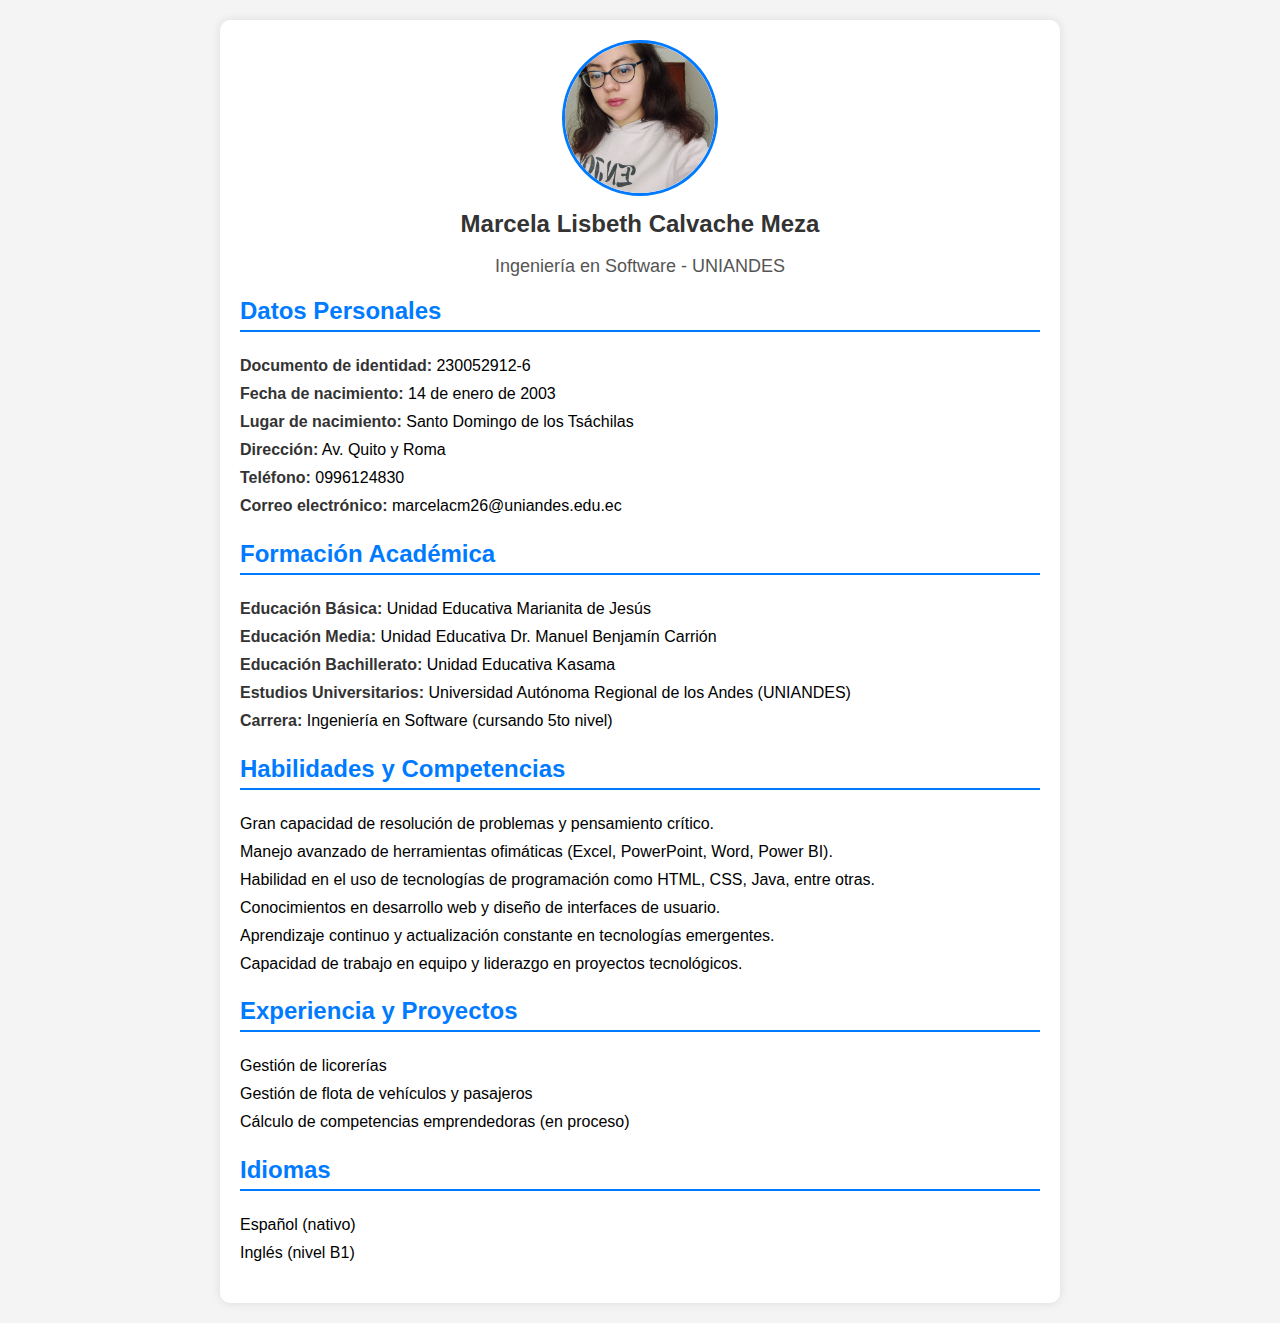
==== Autobiografía_CV/index.html @ ea6180e9 "Añadiendo archivos nuevos" ====
<!DOCTYPE html>
<html lang="es">
<head>
    <meta charset="UTF-8">
    <meta name="viewport" content="width=device-width, initial-scale=1.0">
    <title>Currículum Vitae - Marcela Calvache</title>
    <link rel="stylesheet" href="estilos.css">
</head>
<body>
    <div class="container">
        <header>
            <div class="foto">
                <img src="Imagenes/imagen cv.jpg" alt="Foto de Marcela Calvache">

            </div>
            <h1>Marcela Lisbeth Calvache Meza</h1>
            <p>Ingeniería en Software - UNIANDES</p>
        </header>

        <section class="info-personal">
            <h2>Datos Personales</h2>
            <ul>
                <li><strong>Documento de identidad:</strong> 230052912-6</li>
                <li><strong>Fecha de nacimiento:</strong> 14 de enero de 2003</li>
                <li><strong>Lugar de nacimiento:</strong> Santo Domingo de los Tsáchilas</li>
                <li><strong>Dirección:</strong> Av. Quito y Roma</li>
                <li><strong>Teléfono:</strong> 0996124830</li>
                <li><strong>Correo electrónico:</strong> marcelacm26@uniandes.edu.ec</li>
            </ul>
        </section>

        <section class="formacion">
            <h2>Formación Académica</h2>
            <ul>
                <li><strong>Educación Básica:</strong> Unidad Educativa Marianita de Jesús</li>
                <li><strong>Educación Media:</strong> Unidad Educativa Dr. Manuel Benjamín Carrión</li>
                <li><strong>Educación Bachillerato:</strong> Unidad Educativa Kasama</li>
                <li><strong>Estudios Universitarios:</strong> Universidad Autónoma Regional de los Andes (UNIANDES)</li>
                <li><strong>Carrera:</strong> Ingeniería en Software (cursando 5to nivel)</li>
            </ul>
        </section>

        <section class="habilidades">
            <h2>Habilidades y Competencias</h2>
            <ul>
                <li>Gran capacidad de resolución de problemas y pensamiento crítico.</li>
                <li>Manejo avanzado de herramientas ofimáticas (Excel, PowerPoint, Word, Power BI).</li>
                <li>Habilidad en el uso de tecnologías de programación como HTML, CSS, Java, entre otras.</li>
                <li>Conocimientos en desarrollo web y diseño de interfaces de usuario.</li>
                <li>Aprendizaje continuo y actualización constante en tecnologías emergentes.</li>
                <li>Capacidad de trabajo en equipo y liderazgo en proyectos tecnológicos.</li>
            </ul>
        </section>

        <section class="experiencia">
            <h2>Experiencia y Proyectos</h2>
            <ul>
                <li>Gestión de licorerías</li>
                <li>Gestión de flota de vehículos y pasajeros</li>
                <li>Cálculo de competencias emprendedoras (en proceso)</li>
            </ul>
        </section>

        <section class="idiomas">
            <h2>Idiomas</h2>
            <ul>
                <li>Español (nativo)</li>
                <li>Inglés (nivel B1)</li>
            </ul>
        </section>
    </div>
</body>
</html>
---- Autobiografía_CV/estilos.css ----
body {
    font-family: Arial, sans-serif;
    background-color: #f4f4f4;
    margin: 0;
    padding: 20px;
}

.container {
    max-width: 800px;
    background: #fff;
    padding: 20px;
    margin: auto;
    box-shadow: 0px 0px 10px rgba(0, 0, 0, 0.1);
    border-radius: 10px;
}

header {
    text-align: center;
    margin-bottom: 20px;
}

.foto img {
    width: 150px;
    height: 150px;
    border-radius: 50%;
    object-fit: cover;
    border: 3px solid #007bff;
}

h1 {
    font-size: 24px;
    color: #333;
    margin: 10px 0;
}

h2 {
    color: #007bff;
    border-bottom: 2px solid #007bff;
    padding-bottom: 5px;
}

p {
    font-size: 18px;
    color: #555;
}

ul {
    list-style: none;
    padding: 0;
}

ul li {
    padding: 5px 0;
}

strong {
    color: #333;
}
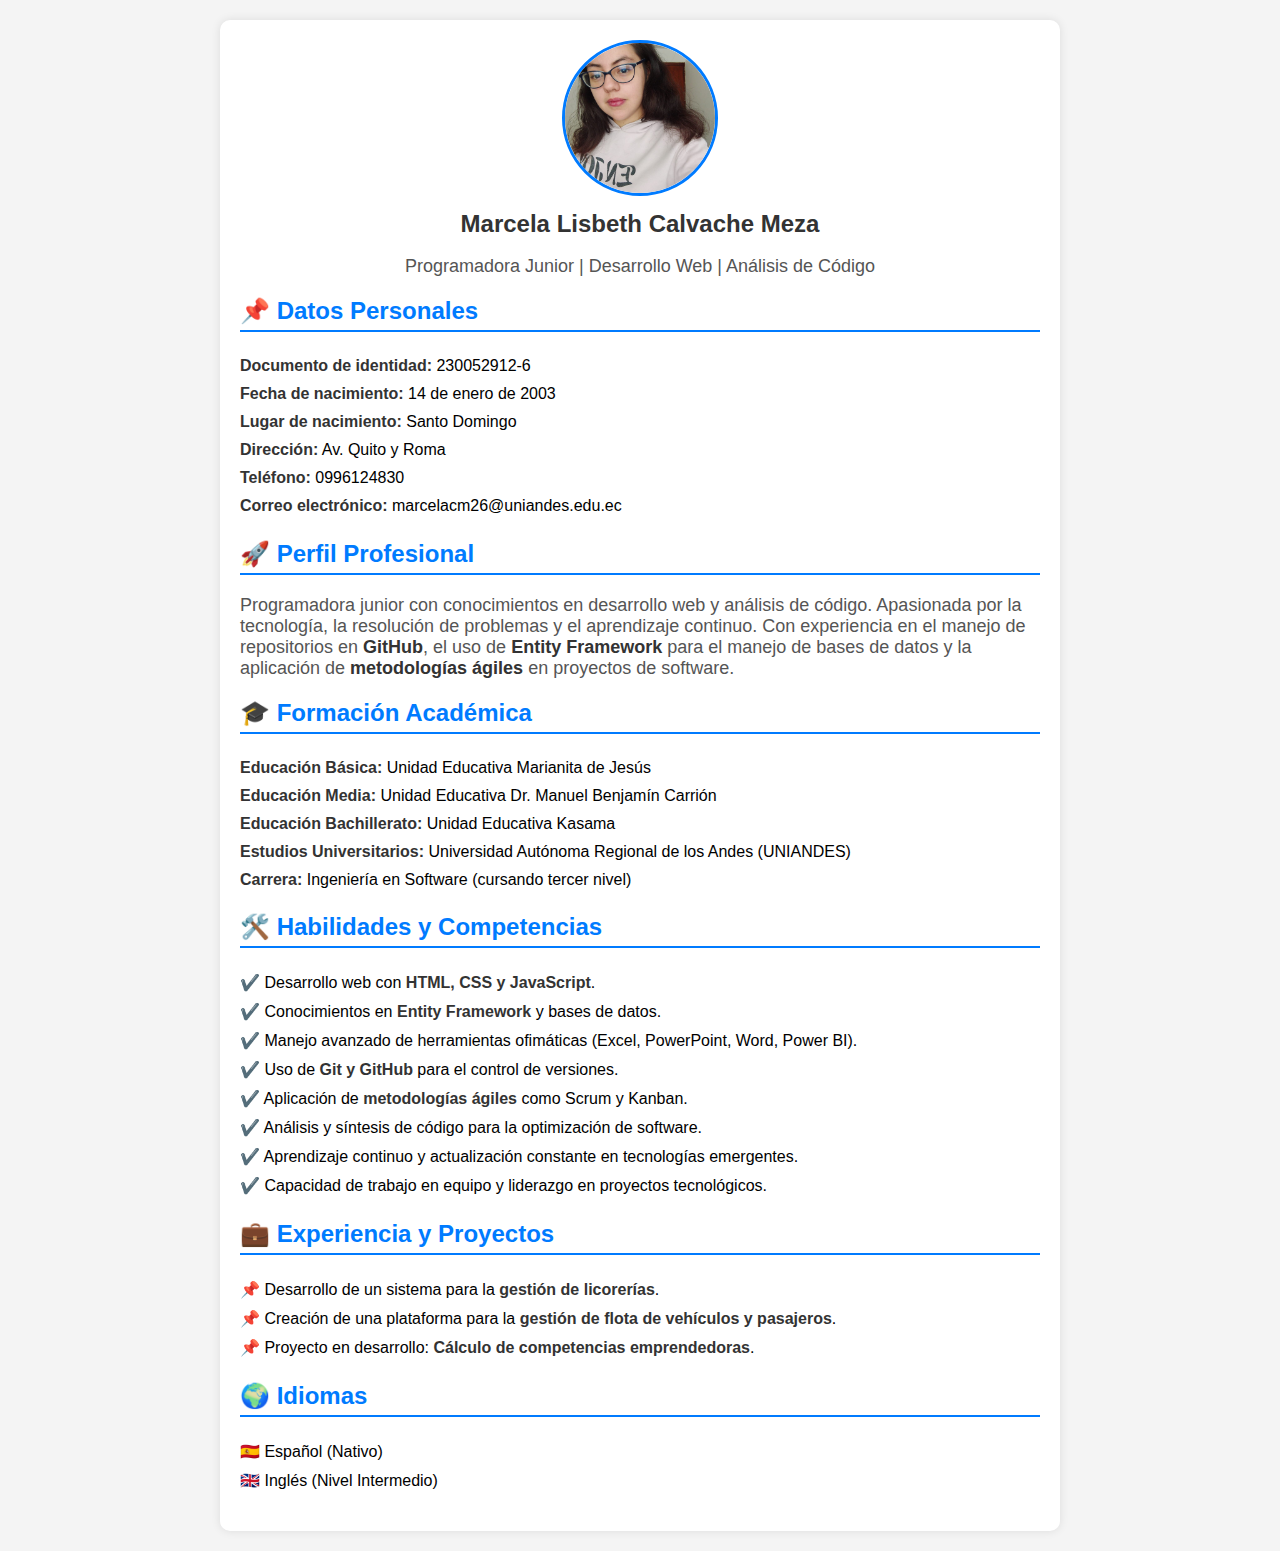
==== commit f6f151bd: "cv" ====
--- a/Autobiografía_CV/index.html
+++ b/Autobiografía_CV/index.html
@@ -10,62 +10,69 @@
     <div class="container">
         <header>
             <div class="foto">
+               
                 <img src="Imagenes/imagen cv.jpg" alt="Foto de Marcela Calvache">
-
             </div>
             <h1>Marcela Lisbeth Calvache Meza</h1>
-            <p>Ingeniería en Software - UNIANDES</p>
+            <p class="subtitle">Programadora Junior | Desarrollo Web | Análisis de Código</p>
         </header>
 
         <section class="info-personal">
-            <h2>Datos Personales</h2>
+            <h2>📌 Datos Personales</h2>
             <ul>
                 <li><strong>Documento de identidad:</strong> 230052912-6</li>
                 <li><strong>Fecha de nacimiento:</strong> 14 de enero de 2003</li>
-                <li><strong>Lugar de nacimiento:</strong> Santo Domingo de los Tsáchilas</li>
+                <li><strong>Lugar de nacimiento:</strong> Santo Domingo</li>
                 <li><strong>Dirección:</strong> Av. Quito y Roma</li>
                 <li><strong>Teléfono:</strong> 0996124830</li>
                 <li><strong>Correo electrónico:</strong> marcelacm26@uniandes.edu.ec</li>
             </ul>
         </section>
 
+        <section class="perfil">
+            <h2>🚀 Perfil Profesional</h2>
+            <p>Programadora junior con conocimientos en desarrollo web y análisis de código. Apasionada por la tecnología, la resolución de problemas y el aprendizaje continuo. Con experiencia en el manejo de repositorios en <strong>GitHub</strong>, el uso de <strong>Entity Framework</strong> para el manejo de bases de datos y la aplicación de <strong>metodologías ágiles</strong> en proyectos de software.</p>
+        </section>
+
         <section class="formacion">
-            <h2>Formación Académica</h2>
+            <h2>🎓 Formación Académica</h2>
             <ul>
                 <li><strong>Educación Básica:</strong> Unidad Educativa Marianita de Jesús</li>
                 <li><strong>Educación Media:</strong> Unidad Educativa Dr. Manuel Benjamín Carrión</li>
                 <li><strong>Educación Bachillerato:</strong> Unidad Educativa Kasama</li>
                 <li><strong>Estudios Universitarios:</strong> Universidad Autónoma Regional de los Andes (UNIANDES)</li>
-                <li><strong>Carrera:</strong> Ingeniería en Software (cursando 5to nivel)</li>
+                <li><strong>Carrera:</strong> Ingeniería en Software (cursando tercer nivel)</li>
             </ul>
         </section>
 
         <section class="habilidades">
-            <h2>Habilidades y Competencias</h2>
+            <h2>🛠️ Habilidades y Competencias</h2>
             <ul>
-                <li>Gran capacidad de resolución de problemas y pensamiento crítico.</li>
-                <li>Manejo avanzado de herramientas ofimáticas (Excel, PowerPoint, Word, Power BI).</li>
-                <li>Habilidad en el uso de tecnologías de programación como HTML, CSS, Java, entre otras.</li>
-                <li>Conocimientos en desarrollo web y diseño de interfaces de usuario.</li>
-                <li>Aprendizaje continuo y actualización constante en tecnologías emergentes.</li>
-                <li>Capacidad de trabajo en equipo y liderazgo en proyectos tecnológicos.</li>
+                <li>✔️ Desarrollo web con <strong>HTML, CSS y JavaScript</strong>.</li>
+                <li>✔️ Conocimientos en <strong>Entity Framework</strong> y bases de datos.</li>
+                <li>✔️ Manejo avanzado de herramientas ofimáticas (Excel, PowerPoint, Word, Power BI).</li>
+                <li>✔️ Uso de <strong>Git y GitHub</strong> para el control de versiones.</li>
+                <li>✔️ Aplicación de <strong>metodologías ágiles</strong> como Scrum y Kanban.</li>
+                <li>✔️ Análisis y síntesis de código para la optimización de software.</li>
+                <li>✔️ Aprendizaje continuo y actualización constante en tecnologías emergentes.</li>
+                <li>✔️ Capacidad de trabajo en equipo y liderazgo en proyectos tecnológicos.</li>
             </ul>
         </section>
 
         <section class="experiencia">
-            <h2>Experiencia y Proyectos</h2>
+            <h2>💼 Experiencia y Proyectos</h2>
             <ul>
-                <li>Gestión de licorerías</li>
-                <li>Gestión de flota de vehículos y pasajeros</li>
-                <li>Cálculo de competencias emprendedoras (en proceso)</li>
+                <li>📌 Desarrollo de un sistema para la <strong>gestión de licorerías</strong>.</li>
+                <li>📌 Creación de una plataforma para la <strong>gestión de flota de vehículos y pasajeros</strong>.</li>
+                <li>📌 Proyecto en desarrollo: <strong>Cálculo de competencias emprendedoras</strong>.</li>
             </ul>
         </section>
 
         <section class="idiomas">
-            <h2>Idiomas</h2>
+            <h2>🌍 Idiomas</h2>
             <ul>
-                <li>Español (nativo)</li>
-                <li>Inglés (nivel B1)</li>
+                <li>🇪🇸 Español (Nativo)</li>
+                <li>🇬🇧 Inglés (Nivel Intermedio)</li>
             </ul>
         </section>
     </div>
